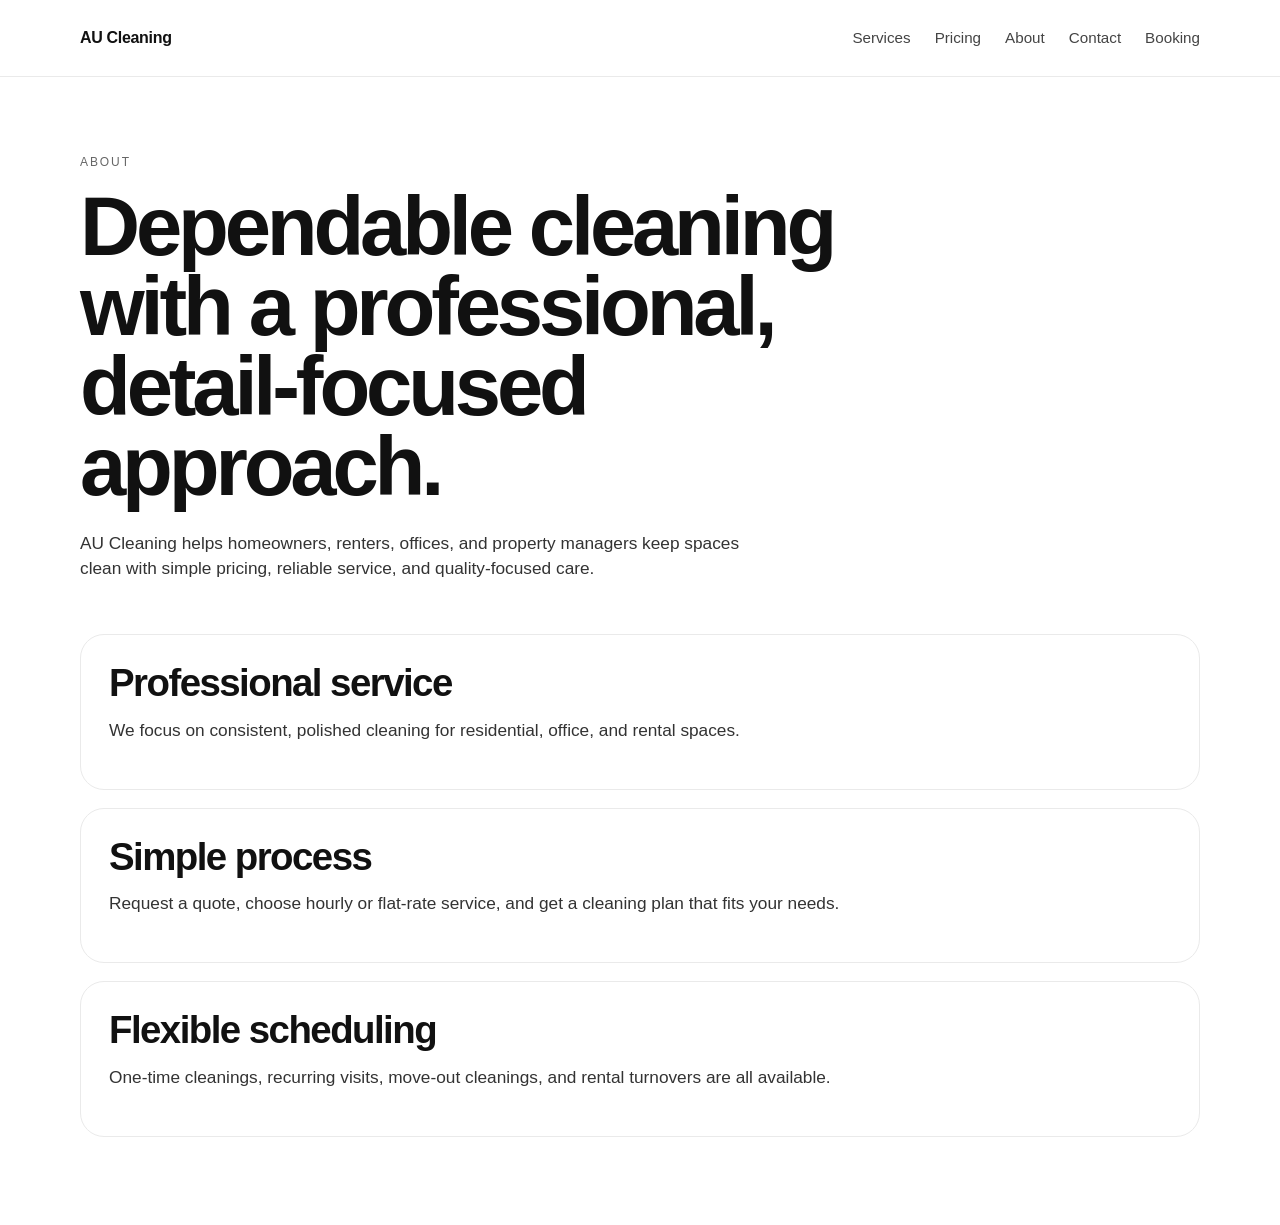
==== about.html @ d993d49b "Add booking link to navigation across pages" ====
<!DOCTYPE html>
<html lang="en">
  <head>
    <meta charset="UTF-8" />
    <meta name="viewport" content="width=device-width, initial-scale=1.0" />
    <title>About AU Cleaning</title>
    <meta
      name="description"
      content="Learn about AU Cleaning and our professional approach to house cleaning, apartment cleaning, office cleaning, deep cleaning, and rental turnover cleaning."
    />
    <meta name="robots" content="index, follow" />
    <link rel="canonical" href="https://letscleaning.com/about.html" />
    <link rel="stylesheet" href="styles.css" />
  </head>
  <body>
    <header class="site-header">
      <div class="page-shell nav-shell">
        <a class="brand" href="index.html">AU Cleaning</a>
        <nav class="site-nav">
          <a href="services.html">Services</a>
          <a href="pricing.html">Pricing</a>
          <a href="about.html">About</a>
          <a href="contact.html">Contact</a>
          <a href="booking.html">Booking</a>
        </nav>
      </div>
    </header>

    <main class="page-shell interior-page">
      <section class="page-intro">
        <p class="eyebrow">About</p>
        <h1>Dependable cleaning with a professional, detail-focused approach.</h1>
        <p class="lead">
          AU Cleaning helps homeowners, renters, offices, and property managers
          keep spaces clean with simple pricing, reliable service, and quality-focused care.
        </p>
      </section>

      <section class="stack-list">
        <article class="detail-card">
          <h2>Professional service</h2>
          <p>We focus on consistent, polished cleaning for residential, office, and rental spaces.</p>
        </article>
        <article class="detail-card">
          <h2>Simple process</h2>
          <p>Request a quote, choose hourly or flat-rate service, and get a cleaning plan that fits your needs.</p>
        </article>
        <article class="detail-card">
          <h2>Flexible scheduling</h2>
          <p>One-time cleanings, recurring visits, move-out cleanings, and rental turnovers are all available.</p>
        </article>
      </section>
    </main>
  </body>
</html>
---- styles.css ----
* {
  box-sizing: border-box;
}

html {
  scroll-behavior: smooth;
}

body {
  margin: 0;
  font-family: -apple-system, BlinkMacSystemFont, "SF Pro Display", "SF Pro Text", "Segoe UI", sans-serif;
  background: #ffffff;
  color: #111111;
  line-height: 1.5;
}

a {
  color: inherit;
  text-decoration: none;
}

img {
  display: block;
  max-width: 100%;
}

.page-shell {
  width: min(1120px, calc(100% - 40px));
  margin: 0 auto;
}

.site-header {
  position: sticky;
  top: 0;
  z-index: 100;
  background: rgba(255, 255, 255, 0.92);
  backdrop-filter: blur(12px);
  border-bottom: 1px solid #eaeaea;
}

.nav-shell {
  display: flex;
  align-items: center;
  justify-content: space-between;
  min-height: 76px;
  gap: 24px;
}

.brand {
  font-size: 1rem;
  font-weight: 600;
  letter-spacing: -0.02em;
  white-space: nowrap;
}

.site-nav {
  display: flex;
  align-items: center;
  gap: 24px;
  color: #444444;
  font-size: 0.95rem;
}

.site-nav a:hover {
  color: #000000;
}

.page-home {
  padding: 64px 0 88px;
}

.hero-block,
.page-intro {
  padding: 32px 0 28px;
}

.eyebrow,
.card-label {
  text-transform: uppercase;
  letter-spacing: 0.16em;
  font-size: 0.75rem;
  color: #666666;
  margin-bottom: 16px;
  display: inline-block;
}

h1,
h2,
h3,
p {
  margin-top: 0;
}

h1 {
  font-size: clamp(2.8rem, 7vw, 5.2rem);
  line-height: 0.96;
  letter-spacing: -0.05em;
  font-weight: 700;
  max-width: 860px;
  margin-bottom: 24px;
}

h2 {
  font-size: clamp(1.5rem, 3vw, 2.4rem);
  line-height: 1.05;
  letter-spacing: -0.04em;
  margin-bottom: 14px;
}

h3 {
  font-size: 1.2rem;
  letter-spacing: -0.03em;
  margin-bottom: 12px;
}

.lead,
.preview-card p,
.detail-card p,
.price-card p {
  font-size: 1.08rem;
  color: #333333;
}

.lead {
  max-width: 700px;
  margin-bottom: 24px;
}

.actions {
  display: flex;
  flex-wrap: wrap;
  gap: 14px;
}

.button {
  display: inline-flex;
  align-items: center;
  justify-content: center;
  min-height: 48px;
  padding: 0 22px;
  border-radius: 999px;
  font-weight: 600;
  border: 1px solid #111111;
  transition: all 0.2s ease;
}

.button.primary {
  background: #111111;
  color: #ffffff;
}

.button.primary:hover {
  background: #000000;
}

.button.secondary {
  background: #ffffff;
  color: #111111;
}

.button.secondary:hover {
  background: #f5f5f5;
}

.preview-grid,
.pricing-grid {
  display: grid;
  grid-template-columns: repeat(2, minmax(0, 1fr));
  gap: 20px;
}

.preview-card,
.detail-card,
.price-card {
  border: 1px solid #eaeaea;
  border-radius: 24px;
  padding: 28px;
  background: #ffffff;
}

.preview-card {
  min-height: 220px;
}

.interior-page {
  padding: 40px 0 88px;
}

.stack-list {
  display: grid;
  gap: 18px;
}

.page-pricing-grid {
  margin-bottom: 20px;
}

@media (max-width: 900px) {
  .preview-grid,
  .pricing-grid {
    grid-template-columns: 1fr;
  }
}

@media (max-width: 700px) {
  .page-shell {
    width: min(100% - 28px, 1120px);
  }

  .nav-shell {
    flex-direction: column;
    align-items: flex-start;
    justify-content: center;
    padding: 14px 0;
  }

  .site-nav {
    flex-wrap: wrap;
    gap: 14px;
  }

  .page-home,
  .interior-page {
    padding-top: 28px;
  }

  .button {
    width: 100%;
  }
}
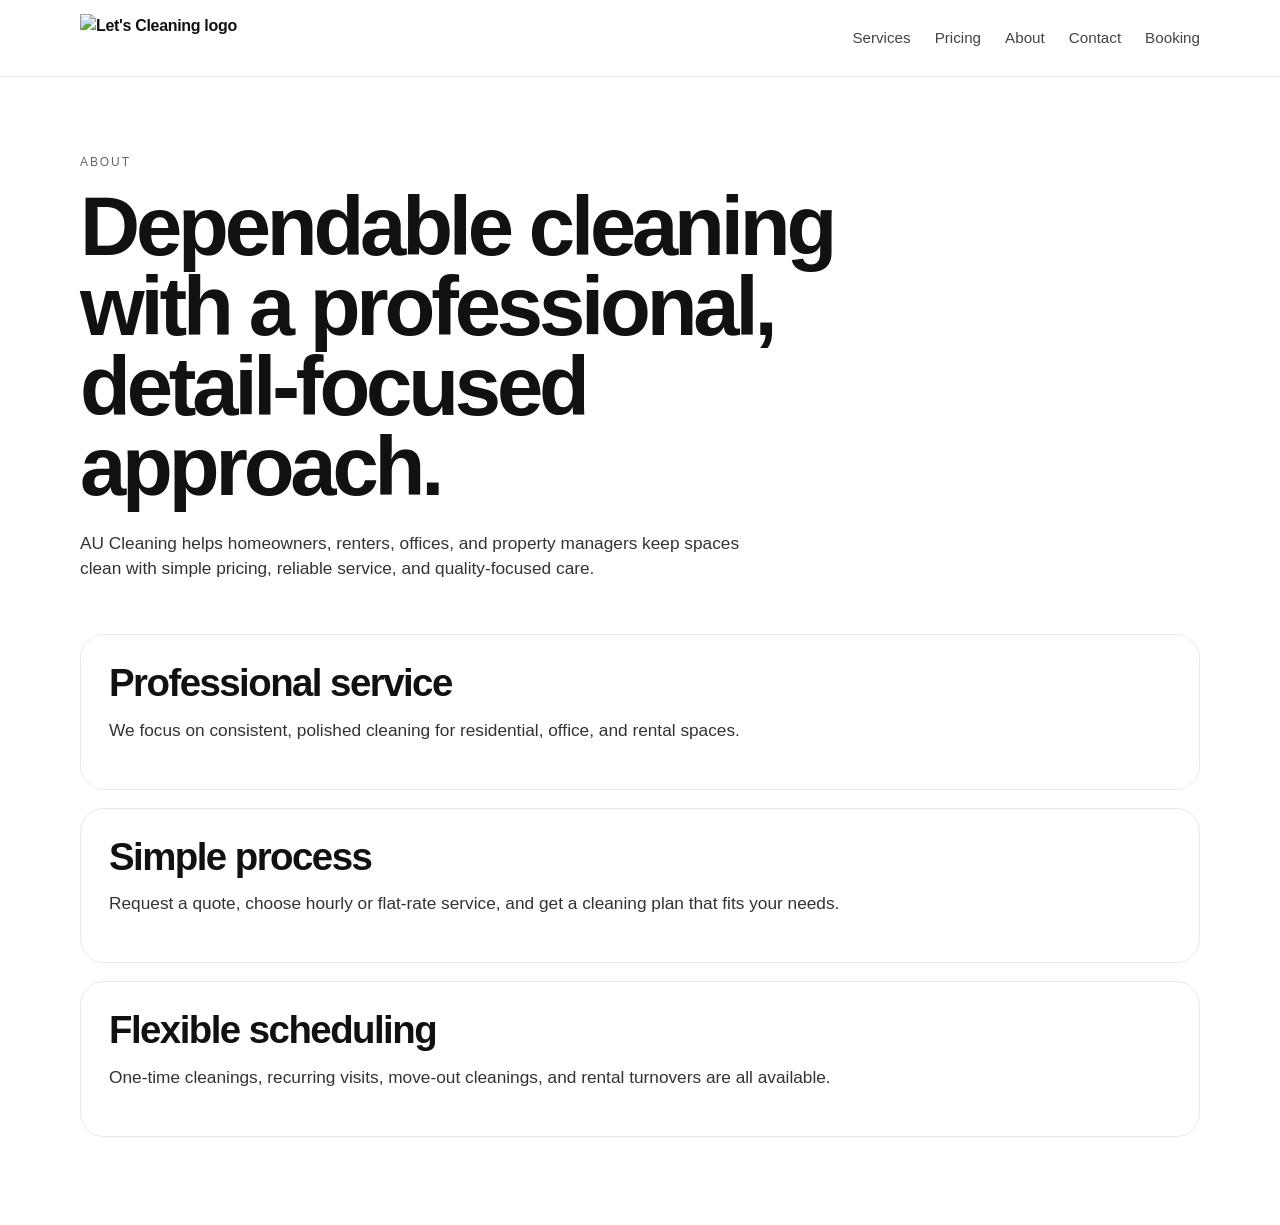
==== commit b9bd5395: "Add logo to header across all pages" ====
--- a/about.html
+++ b/about.html
@@ -15,7 +15,9 @@
   <body>
     <header class="site-header">
       <div class="page-shell nav-shell">
-        <a class="brand" href="index.html">AU Cleaning</a>
+        <a class="brand brand-mark" href="index.html">
+          <img src="logo.png" alt="Let's Cleaning logo" class="brand-logo" />
+        </a>
         <nav class="site-nav">
           <a href="services.html">Services</a>
           <a href="pricing.html">Pricing</a>
--- a/styles.css
+++ b/styles.css
@@ -51,6 +51,16 @@
   font-weight: 600;
   letter-spacing: -0.02em;
   white-space: nowrap;
+}
+
+.brand-mark {
+  display: inline-flex;
+  align-items: center;
+}
+
+.brand-logo {
+  height: 48px;
+  width: auto;
 }
 
 .site-nav {
@@ -116,7 +126,8 @@
 .lead,
 .preview-card p,
 .detail-card p,
-.price-card p {
+.price-card p,
+.booking-form label {
   font-size: 1.08rem;
   color: #333333;
 }
@@ -142,6 +153,8 @@
   font-weight: 600;
   border: 1px solid #111111;
   transition: all 0.2s ease;
+  background: transparent;
+  cursor: pointer;
 }
 
 .button.primary {
@@ -195,6 +208,34 @@
   margin-bottom: 20px;
 }
 
+.booking-form {
+  display: grid;
+  gap: 18px;
+}
+
+.booking-form label {
+  display: grid;
+  gap: 8px;
+  font-weight: 500;
+}
+
+.booking-form input,
+.booking-form select,
+.booking-form textarea {
+  width: 100%;
+  border: 1px solid #d9d9d9;
+  border-radius: 14px;
+  padding: 14px 16px;
+  font: inherit;
+  color: #111111;
+  background: #ffffff;
+}
+
+.booking-form textarea {
+  resize: vertical;
+  min-height: 140px;
+}
+
 @media (max-width: 900px) {
   .preview-grid,
   .pricing-grid {
@@ -214,6 +255,10 @@
     padding: 14px 0;
   }
 
+  .brand-logo {
+    height: 42px;
+  }
+
   .site-nav {
     flex-wrap: wrap;
     gap: 14px;
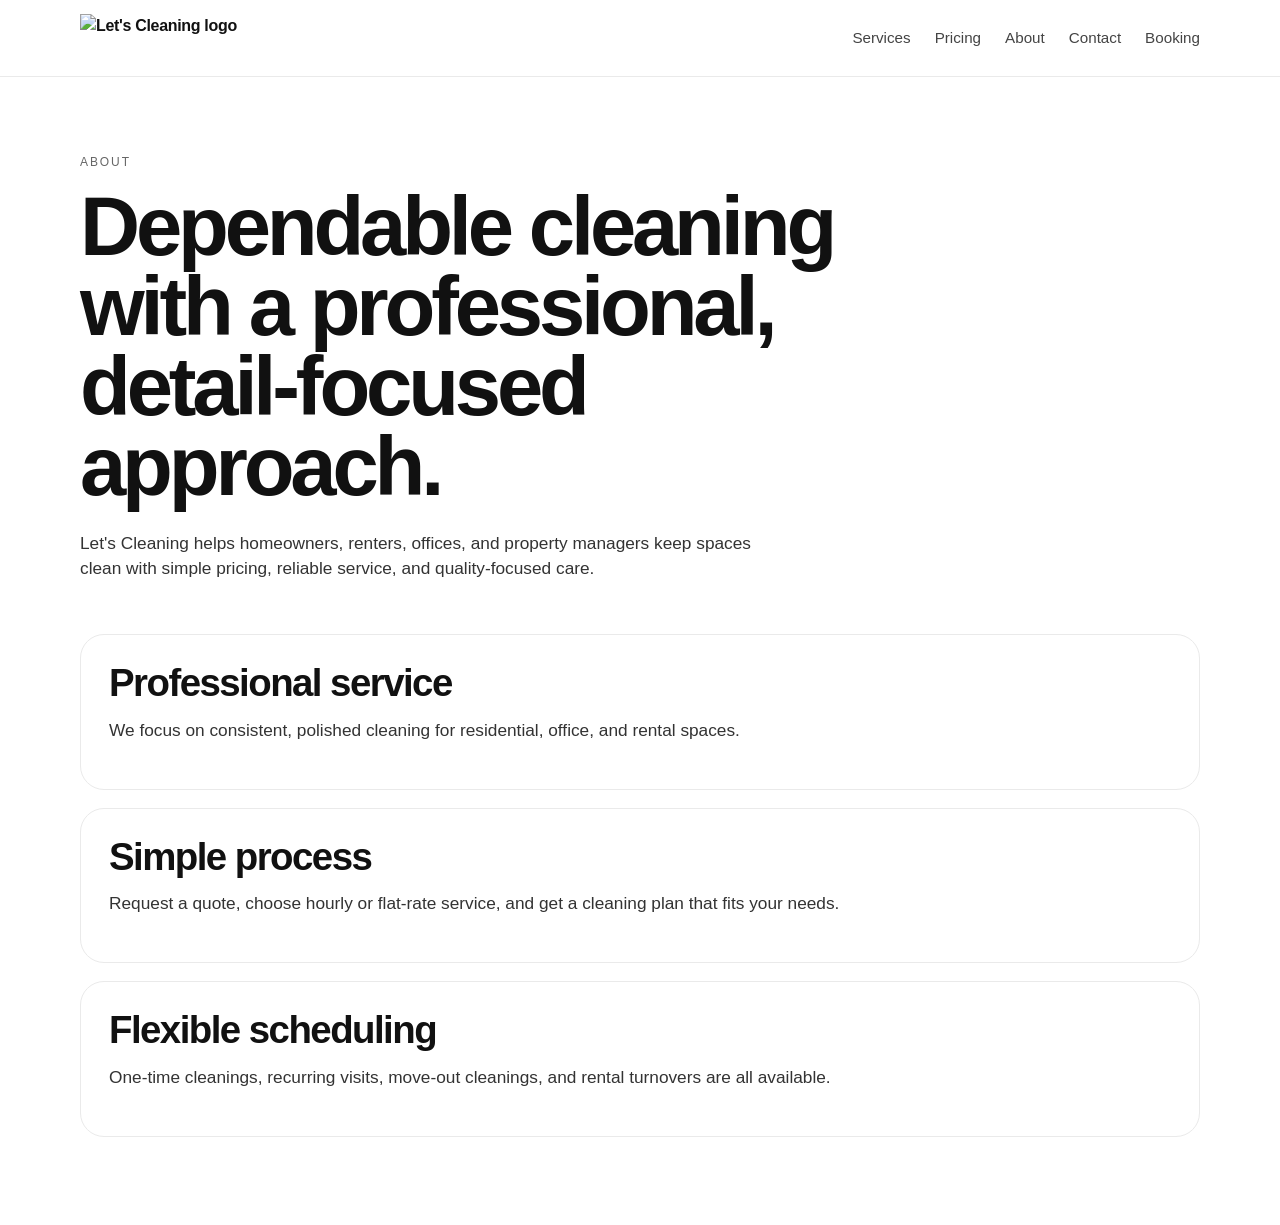
==== commit feb4cc23: "Rename branding to Let's Cleaning across site" ====
--- a/about.html
+++ b/about.html
@@ -3,10 +3,10 @@
   <head>
     <meta charset="UTF-8" />
     <meta name="viewport" content="width=device-width, initial-scale=1.0" />
-    <title>About AU Cleaning</title>
+    <title>About Let's Cleaning</title>
     <meta
       name="description"
-      content="Learn about AU Cleaning and our professional approach to house cleaning, apartment cleaning, office cleaning, deep cleaning, and rental turnover cleaning."
+      content="Learn about Let's Cleaning and our professional approach to house cleaning, apartment cleaning, office cleaning, deep cleaning, and rental turnover cleaning."
     />
     <meta name="robots" content="index, follow" />
     <link rel="canonical" href="https://letscleaning.com/about.html" />
@@ -15,7 +15,7 @@
   <body>
     <header class="site-header">
       <div class="page-shell nav-shell">
-        <a class="brand brand-mark" href="index.html">
+        <a class="brand brand-mark" href="index.html" aria-label="Let's Cleaning home">
           <img src="logo.png" alt="Let's Cleaning logo" class="brand-logo" />
         </a>
         <nav class="site-nav">
@@ -33,7 +33,7 @@
         <p class="eyebrow">About</p>
         <h1>Dependable cleaning with a professional, detail-focused approach.</h1>
         <p class="lead">
-          AU Cleaning helps homeowners, renters, offices, and property managers
+          Let's Cleaning helps homeowners, renters, offices, and property managers
           keep spaces clean with simple pricing, reliable service, and quality-focused care.
         </p>
       </section>
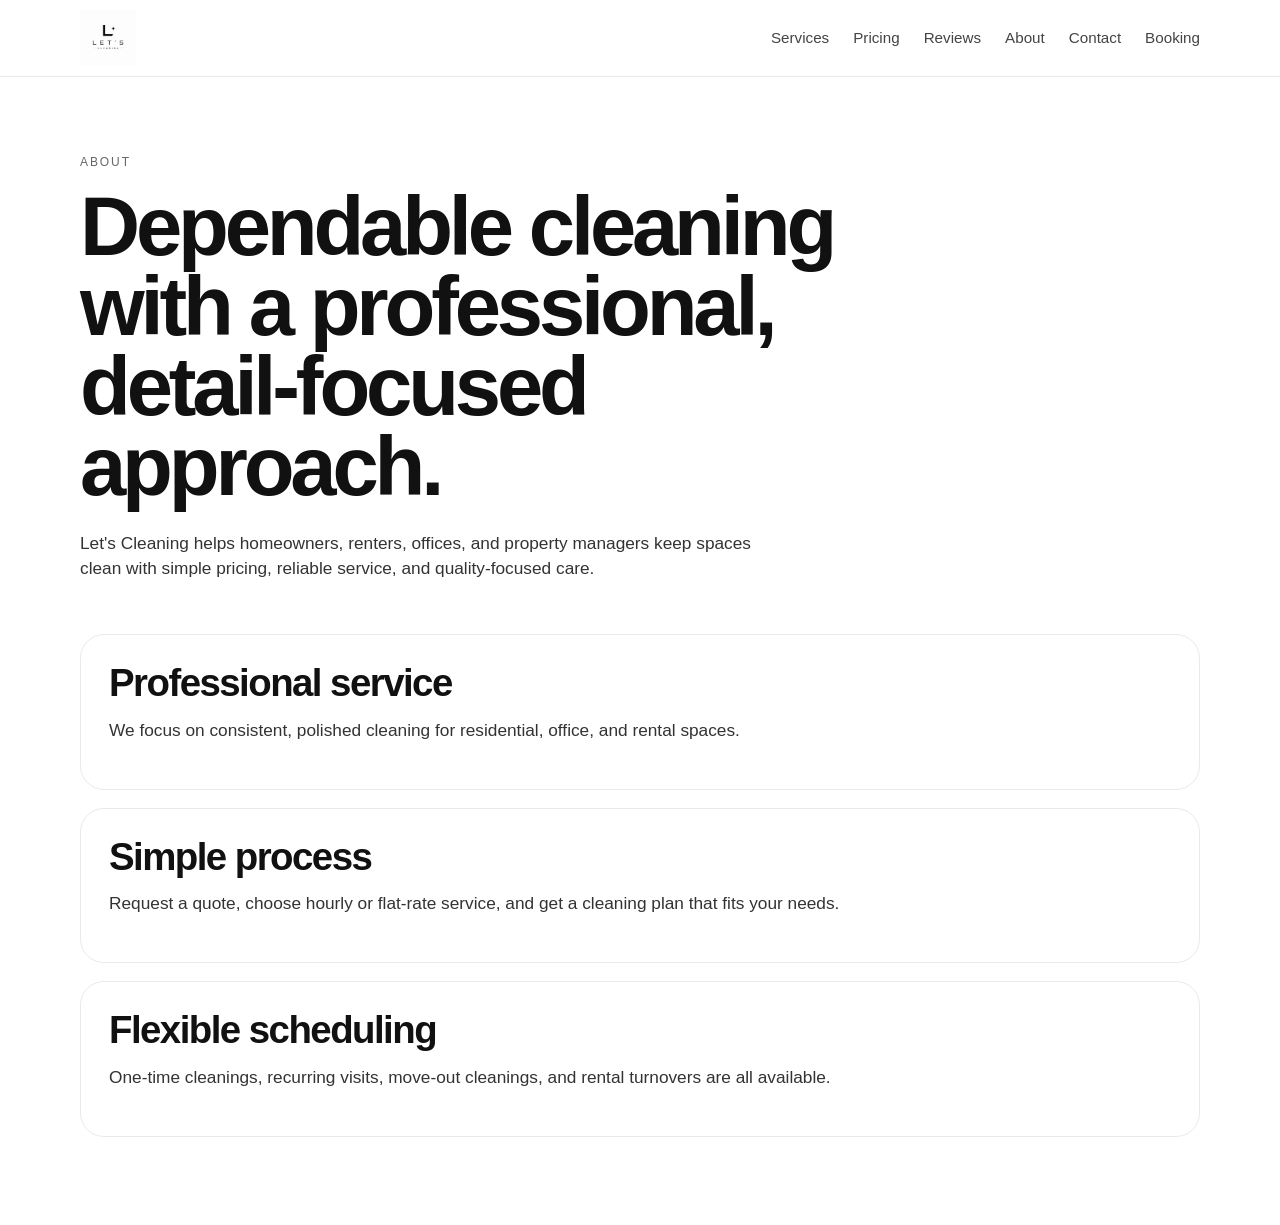
==== commit 32d9d0bb: "add SEO keywords, OG tags, JSON-LD, reviews page with Google/Yelp/FB, sitemap.xml" ====
--- a/about.html
+++ b/about.html
@@ -9,6 +9,12 @@
       content="Learn about Let's Cleaning and our professional approach to house cleaning, apartment cleaning, office cleaning, deep cleaning, and rental turnover cleaning."
     />
     <meta name="robots" content="index, follow" />
+    <meta name="keywords" content="about cleaning company, professional cleaning service, reliable house cleaning, trusted cleaning company, local cleaning service, residential cleaning team, cleaning professionals" />
+    <meta property="og:type" content="website" />
+    <meta property="og:title" content="About Let's Cleaning" />
+    <meta property="og:description" content="Learn about Let's Cleaning and our professional approach to house cleaning, apartment cleaning, office cleaning, deep cleaning, and rental turnover cleaning." />
+    <meta property="og:url" content="https://letscleaning.com/about.html" />
+    <meta property="og:site_name" content="Let's Cleaning" />
     <link rel="canonical" href="https://letscleaning.com/about.html" />
     <link rel="stylesheet" href="styles.css" />
   </head>
@@ -21,6 +27,7 @@
         <nav class="site-nav">
           <a href="services.html">Services</a>
           <a href="pricing.html">Pricing</a>
+          <a href="reviews.html">Reviews</a>
           <a href="about.html">About</a>
           <a href="contact.html">Contact</a>
           <a href="booking.html">Booking</a>
--- a/styles.css
+++ b/styles.css
@@ -59,7 +59,7 @@
 }
 
 .brand-logo {
-  height: 48px;
+  height: 56px;
   width: auto;
 }
 
@@ -243,6 +243,109 @@
   }
 }
 
+/* Reviews page */
+.review-platform-links {
+  display: flex;
+  flex-wrap: wrap;
+  gap: 12px;
+  margin-top: 28px;
+}
+
+.review-platform-badge {
+  display: inline-flex;
+  align-items: center;
+  gap: 8px;
+  padding: 10px 18px;
+  border-radius: 999px;
+  border: 1px solid #eaeaea;
+  font-size: 0.9rem;
+  font-weight: 500;
+  background: #ffffff;
+  transition: background 0.2s ease;
+}
+
+.review-platform-badge:hover {
+  background: #f5f5f5;
+}
+
+.review-platform-badge.google { color: #444444; }
+.review-platform-badge.yelp  { color: #d32323; border-color: #f7c8c8; }
+.review-platform-badge.facebook { color: #1877F2; border-color: #c9dcf8; }
+
+.reviews-section {
+  display: grid;
+  gap: 48px;
+  margin-top: 16px;
+}
+
+.reviews-platform-group {
+  display: grid;
+  gap: 20px;
+}
+
+.platform-header {
+  display: flex;
+  align-items: center;
+  gap: 12px;
+}
+
+.platform-header h2 {
+  margin-bottom: 0;
+  font-size: clamp(1.3rem, 2.5vw, 2rem);
+}
+
+.platform-logo {
+  display: inline-flex;
+  align-items: center;
+  justify-content: center;
+  flex-shrink: 0;
+}
+
+.reviews-grid {
+  display: grid;
+  grid-template-columns: repeat(3, minmax(0, 1fr));
+  gap: 18px;
+}
+
+.review-card {
+  border: 1px solid #eaeaea;
+  border-radius: 20px;
+  padding: 24px;
+  background: #ffffff;
+  display: grid;
+  gap: 12px;
+}
+
+.review-stars {
+  color: #f5a623;
+  font-size: 1.1rem;
+  letter-spacing: 2px;
+}
+
+.review-body {
+  font-size: 0.97rem;
+  color: #333333;
+  line-height: 1.6;
+  margin: 0;
+}
+
+.review-author {
+  font-size: 0.88rem;
+  color: #777777;
+  font-weight: 500;
+  margin: 0;
+}
+
+.reviews-cta {
+  margin-top: 48px;
+}
+
+@media (max-width: 900px) {
+  .reviews-grid {
+    grid-template-columns: 1fr;
+  }
+}
+
 @media (max-width: 700px) {
   .page-shell {
     width: min(100% - 28px, 1120px);
@@ -256,7 +359,7 @@
   }
 
   .brand-logo {
-    height: 42px;
+    height: 46px;
   }
 
   .site-nav {
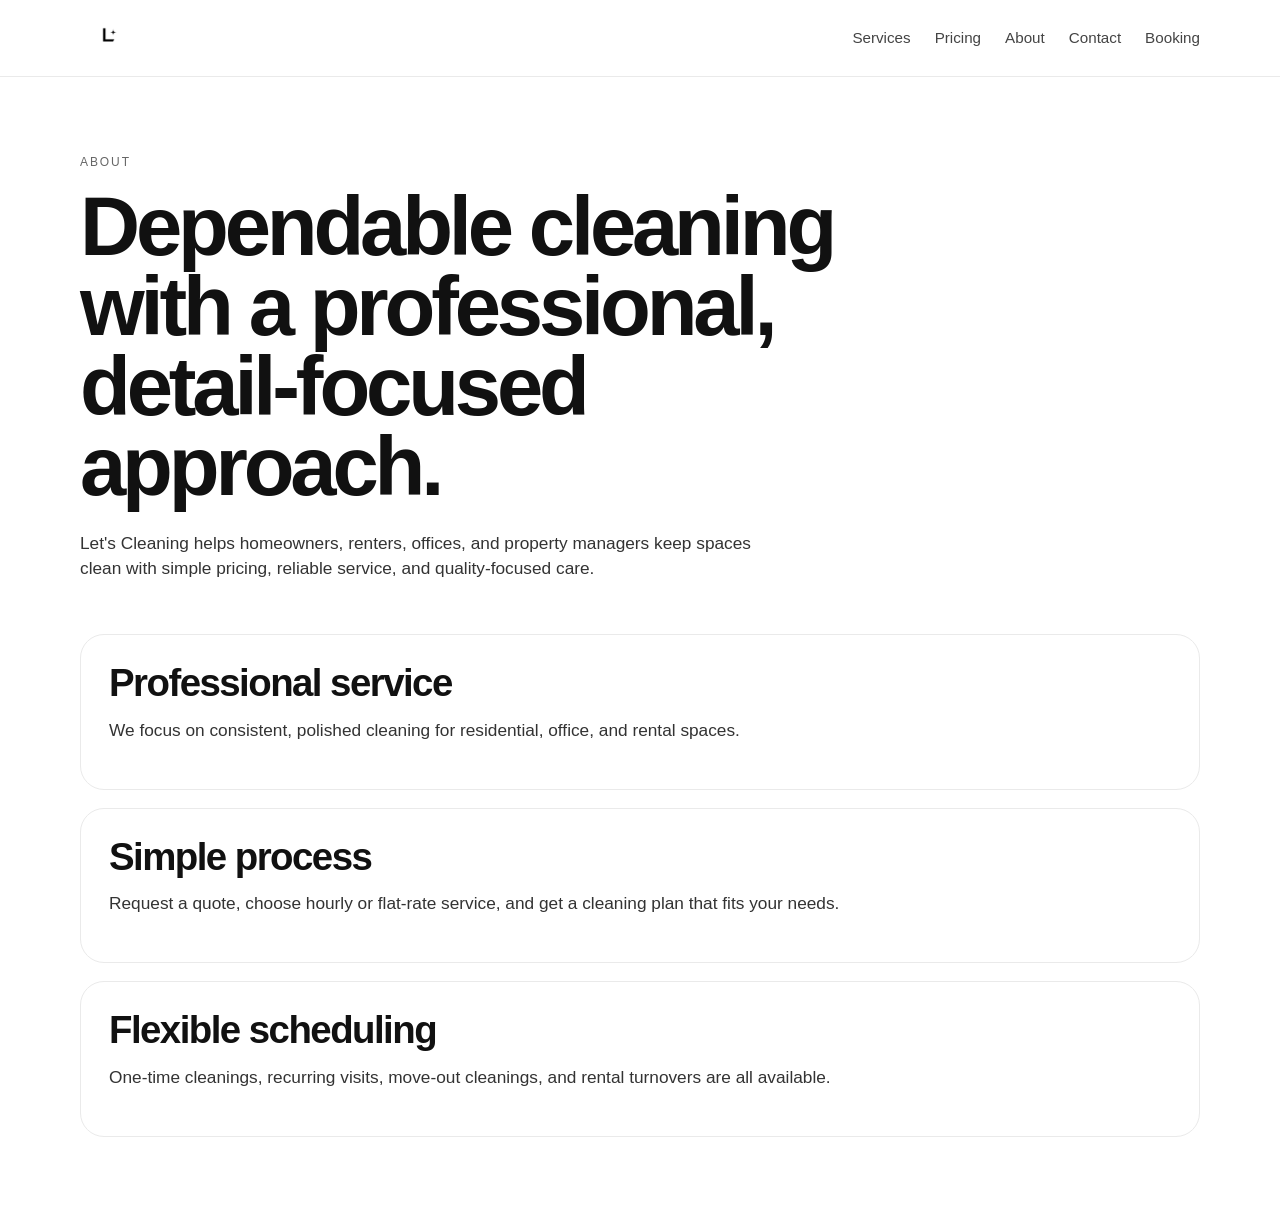
==== commit 25cd7081: "Update site header to use L Logo.png" ====
--- a/about.html
+++ b/about.html
@@ -9,12 +9,6 @@
       content="Learn about Let's Cleaning and our professional approach to house cleaning, apartment cleaning, office cleaning, deep cleaning, and rental turnover cleaning."
     />
     <meta name="robots" content="index, follow" />
-    <meta name="keywords" content="about cleaning company, professional cleaning service, reliable house cleaning, trusted cleaning company, local cleaning service, residential cleaning team, cleaning professionals" />
-    <meta property="og:type" content="website" />
-    <meta property="og:title" content="About Let's Cleaning" />
-    <meta property="og:description" content="Learn about Let's Cleaning and our professional approach to house cleaning, apartment cleaning, office cleaning, deep cleaning, and rental turnover cleaning." />
-    <meta property="og:url" content="https://letscleaning.com/about.html" />
-    <meta property="og:site_name" content="Let's Cleaning" />
     <link rel="canonical" href="https://letscleaning.com/about.html" />
     <link rel="stylesheet" href="styles.css" />
   </head>
@@ -22,12 +16,11 @@
     <header class="site-header">
       <div class="page-shell nav-shell">
         <a class="brand brand-mark" href="index.html" aria-label="Let's Cleaning home">
-          <img src="logo.png" alt="Let's Cleaning logo" class="brand-logo" />
+          <img src="L Logo.png" alt="Let's Cleaning logo" class="brand-logo" />
         </a>
         <nav class="site-nav">
           <a href="services.html">Services</a>
           <a href="pricing.html">Pricing</a>
-          <a href="reviews.html">Reviews</a>
           <a href="about.html">About</a>
           <a href="contact.html">Contact</a>
           <a href="booking.html">Booking</a>
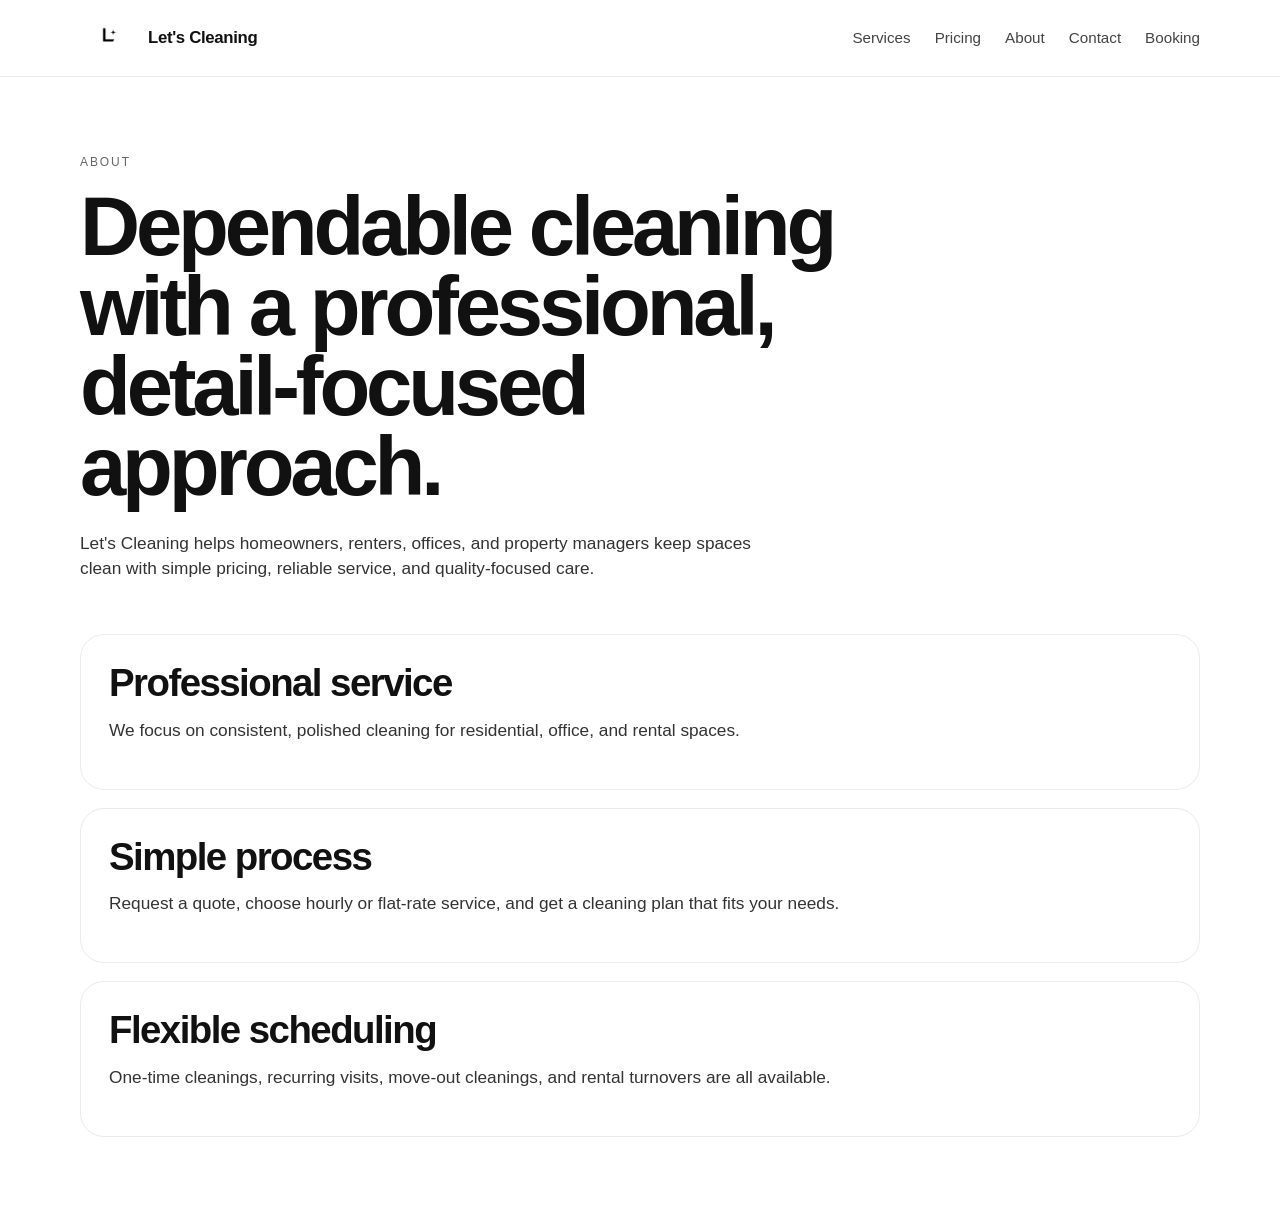
==== commit 22ce207e: "Add Let's Cleaning text next to logo in header" ====
--- a/about.html
+++ b/about.html
@@ -17,6 +17,7 @@
       <div class="page-shell nav-shell">
         <a class="brand brand-mark" href="index.html" aria-label="Let's Cleaning home">
           <img src="L Logo.png" alt="Let's Cleaning logo" class="brand-logo" />
+          <span class="brand-text">Let's Cleaning</span>
         </a>
         <nav class="site-nav">
           <a href="services.html">Services</a>
--- a/styles.css
+++ b/styles.css
@@ -56,11 +56,19 @@
 .brand-mark {
   display: inline-flex;
   align-items: center;
+  gap: 12px;
 }
 
 .brand-logo {
   height: 56px;
   width: auto;
+}
+
+.brand-text {
+  font-size: 1.05rem;
+  font-weight: 600;
+  letter-spacing: -0.02em;
+  color: #111111;
 }
 
 .site-nav {
@@ -243,109 +251,6 @@
   }
 }
 
-/* Reviews page */
-.review-platform-links {
-  display: flex;
-  flex-wrap: wrap;
-  gap: 12px;
-  margin-top: 28px;
-}
-
-.review-platform-badge {
-  display: inline-flex;
-  align-items: center;
-  gap: 8px;
-  padding: 10px 18px;
-  border-radius: 999px;
-  border: 1px solid #eaeaea;
-  font-size: 0.9rem;
-  font-weight: 500;
-  background: #ffffff;
-  transition: background 0.2s ease;
-}
-
-.review-platform-badge:hover {
-  background: #f5f5f5;
-}
-
-.review-platform-badge.google { color: #444444; }
-.review-platform-badge.yelp  { color: #d32323; border-color: #f7c8c8; }
-.review-platform-badge.facebook { color: #1877F2; border-color: #c9dcf8; }
-
-.reviews-section {
-  display: grid;
-  gap: 48px;
-  margin-top: 16px;
-}
-
-.reviews-platform-group {
-  display: grid;
-  gap: 20px;
-}
-
-.platform-header {
-  display: flex;
-  align-items: center;
-  gap: 12px;
-}
-
-.platform-header h2 {
-  margin-bottom: 0;
-  font-size: clamp(1.3rem, 2.5vw, 2rem);
-}
-
-.platform-logo {
-  display: inline-flex;
-  align-items: center;
-  justify-content: center;
-  flex-shrink: 0;
-}
-
-.reviews-grid {
-  display: grid;
-  grid-template-columns: repeat(3, minmax(0, 1fr));
-  gap: 18px;
-}
-
-.review-card {
-  border: 1px solid #eaeaea;
-  border-radius: 20px;
-  padding: 24px;
-  background: #ffffff;
-  display: grid;
-  gap: 12px;
-}
-
-.review-stars {
-  color: #f5a623;
-  font-size: 1.1rem;
-  letter-spacing: 2px;
-}
-
-.review-body {
-  font-size: 0.97rem;
-  color: #333333;
-  line-height: 1.6;
-  margin: 0;
-}
-
-.review-author {
-  font-size: 0.88rem;
-  color: #777777;
-  font-weight: 500;
-  margin: 0;
-}
-
-.reviews-cta {
-  margin-top: 48px;
-}
-
-@media (max-width: 900px) {
-  .reviews-grid {
-    grid-template-columns: 1fr;
-  }
-}
-
 @media (max-width: 700px) {
   .page-shell {
     width: min(100% - 28px, 1120px);
@@ -362,6 +267,10 @@
     height: 46px;
   }
 
+  .brand-text {
+    font-size: 1rem;
+  }
+
   .site-nav {
     flex-wrap: wrap;
     gap: 14px;
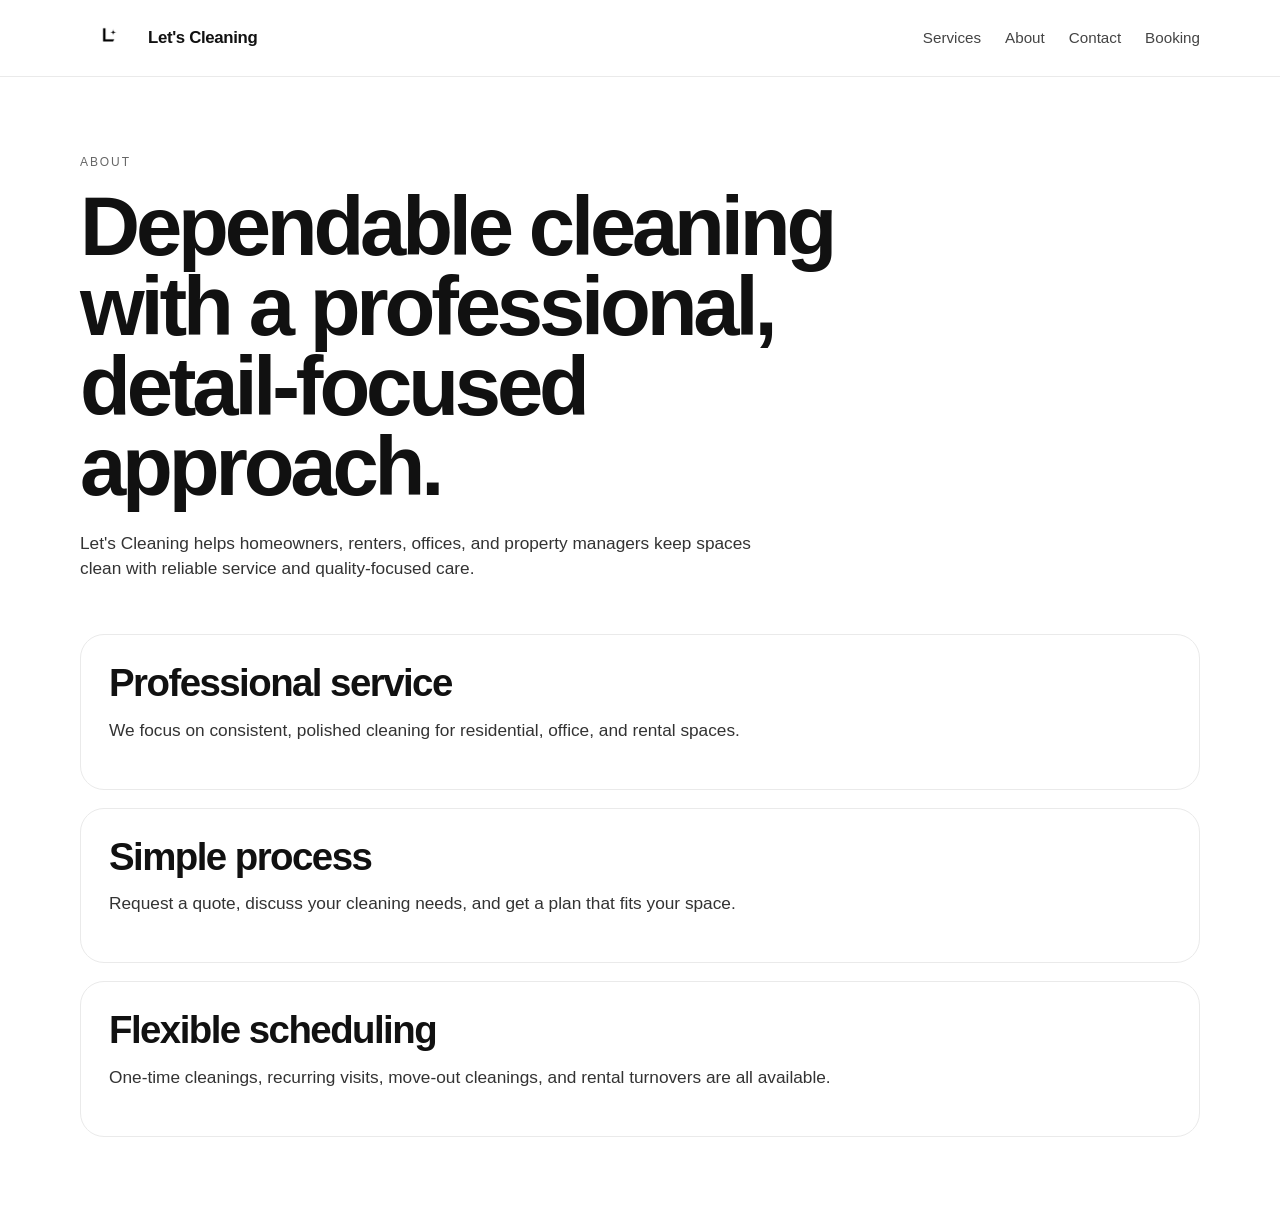
==== commit 022df27e: "Hide pricing and switch site to custom quotes messaging" ====
--- a/about.html
+++ b/about.html
@@ -21,7 +21,6 @@
         </a>
         <nav class="site-nav">
           <a href="services.html">Services</a>
-          <a href="pricing.html">Pricing</a>
           <a href="about.html">About</a>
           <a href="contact.html">Contact</a>
           <a href="booking.html">Booking</a>
@@ -35,7 +34,7 @@
         <h1>Dependable cleaning with a professional, detail-focused approach.</h1>
         <p class="lead">
           Let's Cleaning helps homeowners, renters, offices, and property managers
-          keep spaces clean with simple pricing, reliable service, and quality-focused care.
+          keep spaces clean with reliable service and quality-focused care.
         </p>
       </section>
 
@@ -46,7 +45,7 @@
         </article>
         <article class="detail-card">
           <h2>Simple process</h2>
-          <p>Request a quote, choose hourly or flat-rate service, and get a cleaning plan that fits your needs.</p>
+          <p>Request a quote, discuss your cleaning needs, and get a plan that fits your space.</p>
         </article>
         <article class="detail-card">
           <h2>Flexible scheduling</h2>
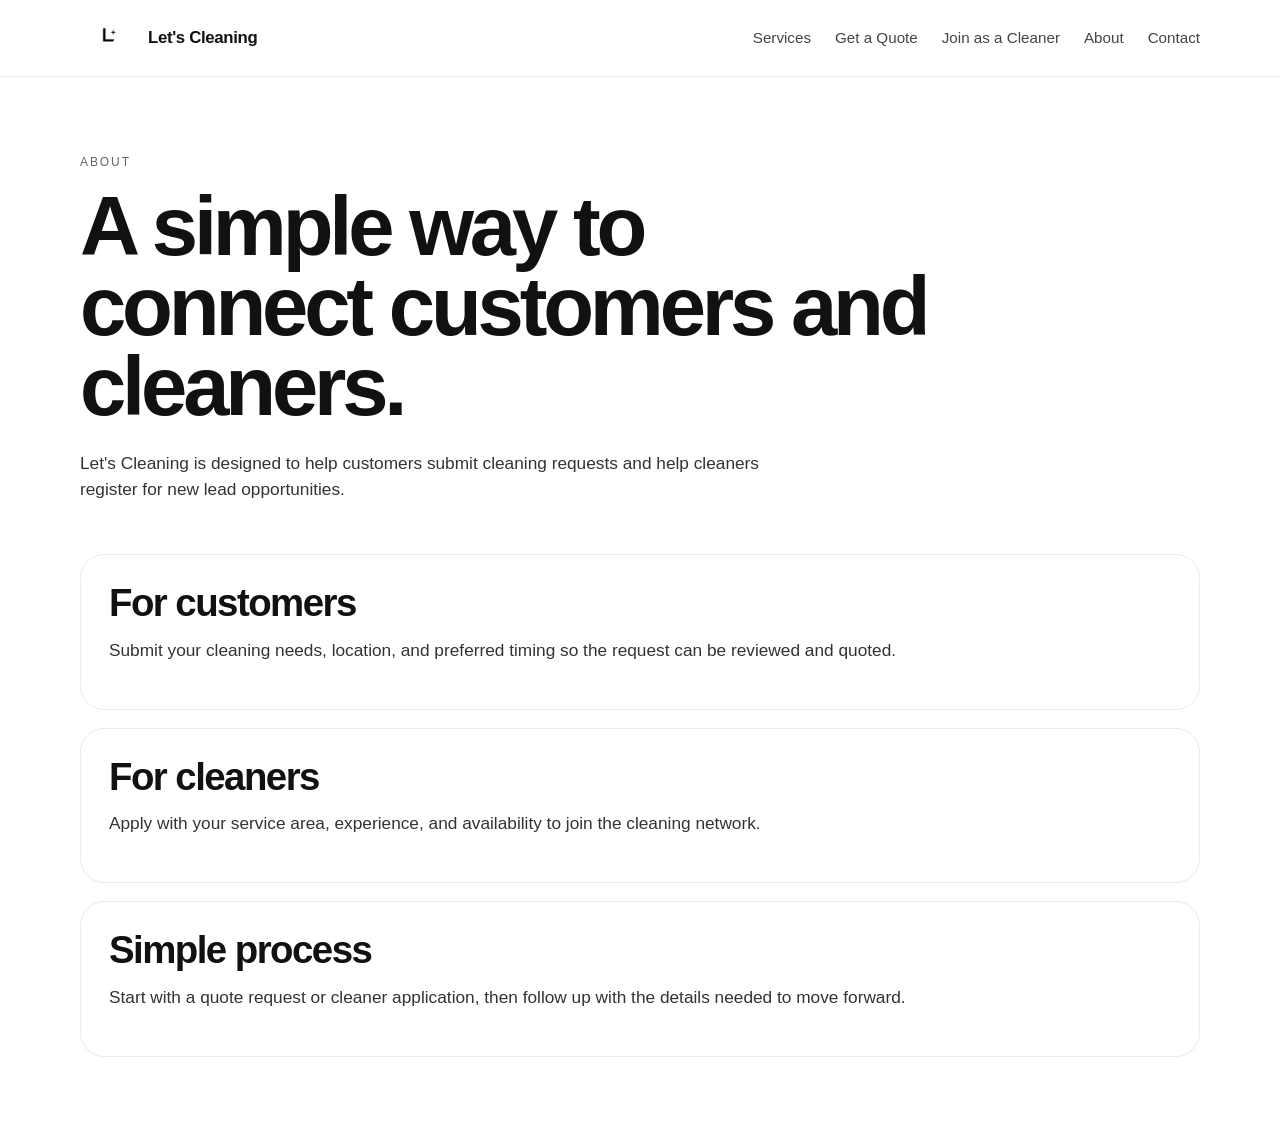
==== commit 13f2d63c: "Build Angi-style customer and cleaner marketplace layout" ====
--- a/about.html
+++ b/about.html
@@ -6,7 +6,7 @@
     <title>About Let's Cleaning</title>
     <meta
       name="description"
-      content="Learn about Let's Cleaning and our professional approach to house cleaning, apartment cleaning, office cleaning, deep cleaning, and rental turnover cleaning."
+      content="Learn how Let's Cleaning connects customers who need cleaning services with cleaners ready to work."
     />
     <meta name="robots" content="index, follow" />
     <link rel="canonical" href="https://letscleaning.com/about.html" />
@@ -21,9 +21,10 @@
         </a>
         <nav class="site-nav">
           <a href="services.html">Services</a>
+          <a href="get-a-quote.html">Get a Quote</a>
+          <a href="join-cleaner.html">Join as a Cleaner</a>
           <a href="about.html">About</a>
           <a href="contact.html">Contact</a>
-          <a href="booking.html">Booking</a>
         </nav>
       </div>
     </header>
@@ -31,25 +32,25 @@
     <main class="page-shell interior-page">
       <section class="page-intro">
         <p class="eyebrow">About</p>
-        <h1>Dependable cleaning with a professional, detail-focused approach.</h1>
+        <h1>A simple way to connect customers and cleaners.</h1>
         <p class="lead">
-          Let's Cleaning helps homeowners, renters, offices, and property managers
-          keep spaces clean with reliable service and quality-focused care.
+          Let's Cleaning is designed to help customers submit cleaning requests
+          and help cleaners register for new lead opportunities.
         </p>
       </section>
 
       <section class="stack-list">
         <article class="detail-card">
-          <h2>Professional service</h2>
-          <p>We focus on consistent, polished cleaning for residential, office, and rental spaces.</p>
+          <h2>For customers</h2>
+          <p>Submit your cleaning needs, location, and preferred timing so the request can be reviewed and quoted.</p>
+        </article>
+        <article class="detail-card">
+          <h2>For cleaners</h2>
+          <p>Apply with your service area, experience, and availability to join the cleaning network.</p>
         </article>
         <article class="detail-card">
           <h2>Simple process</h2>
-          <p>Request a quote, discuss your cleaning needs, and get a plan that fits your space.</p>
-        </article>
-        <article class="detail-card">
-          <h2>Flexible scheduling</h2>
-          <p>One-time cleanings, recurring visits, move-out cleanings, and rental turnovers are all available.</p>
+          <p>Start with a quote request or cleaner application, then follow up with the details needed to move forward.</p>
         </article>
       </section>
     </main>
--- a/styles.css
+++ b/styles.css
@@ -79,7 +79,8 @@
   font-size: 0.95rem;
 }
 
-.site-nav a:hover {
+.site-nav a:hover,
+.text-link:hover {
   color: #000000;
 }
 
@@ -90,6 +91,10 @@
 .hero-block,
 .page-intro {
   padding: 32px 0 28px;
+}
+
+.hero-marketplace {
+  padding-bottom: 36px;
 }
 
 .eyebrow,
@@ -135,7 +140,8 @@
 .preview-card p,
 .detail-card p,
 .price-card p,
-.booking-form label {
+.booking-form label,
+.pathway-card p {
   font-size: 1.08rem;
   color: #333333;
 }
@@ -184,7 +190,8 @@
 }
 
 .preview-grid,
-.pricing-grid {
+.pricing-grid,
+.split-grid {
   display: grid;
   grid-template-columns: repeat(2, minmax(0, 1fr));
   gap: 20px;
@@ -192,7 +199,8 @@
 
 .preview-card,
 .detail-card,
-.price-card {
+.price-card,
+.pathway-card {
   border: 1px solid #eaeaea;
   border-radius: 24px;
   padding: 28px;
@@ -201,6 +209,16 @@
 
 .preview-card {
   min-height: 220px;
+}
+
+.pathway-card {
+  min-height: 240px;
+}
+
+.text-link {
+  display: inline-block;
+  margin-top: 12px;
+  font-weight: 600;
 }
 
 .interior-page {
@@ -246,7 +264,8 @@
 
 @media (max-width: 900px) {
   .preview-grid,
-  .pricing-grid {
+  .pricing-grid,
+  .split-grid {
     grid-template-columns: 1fr;
   }
 }
